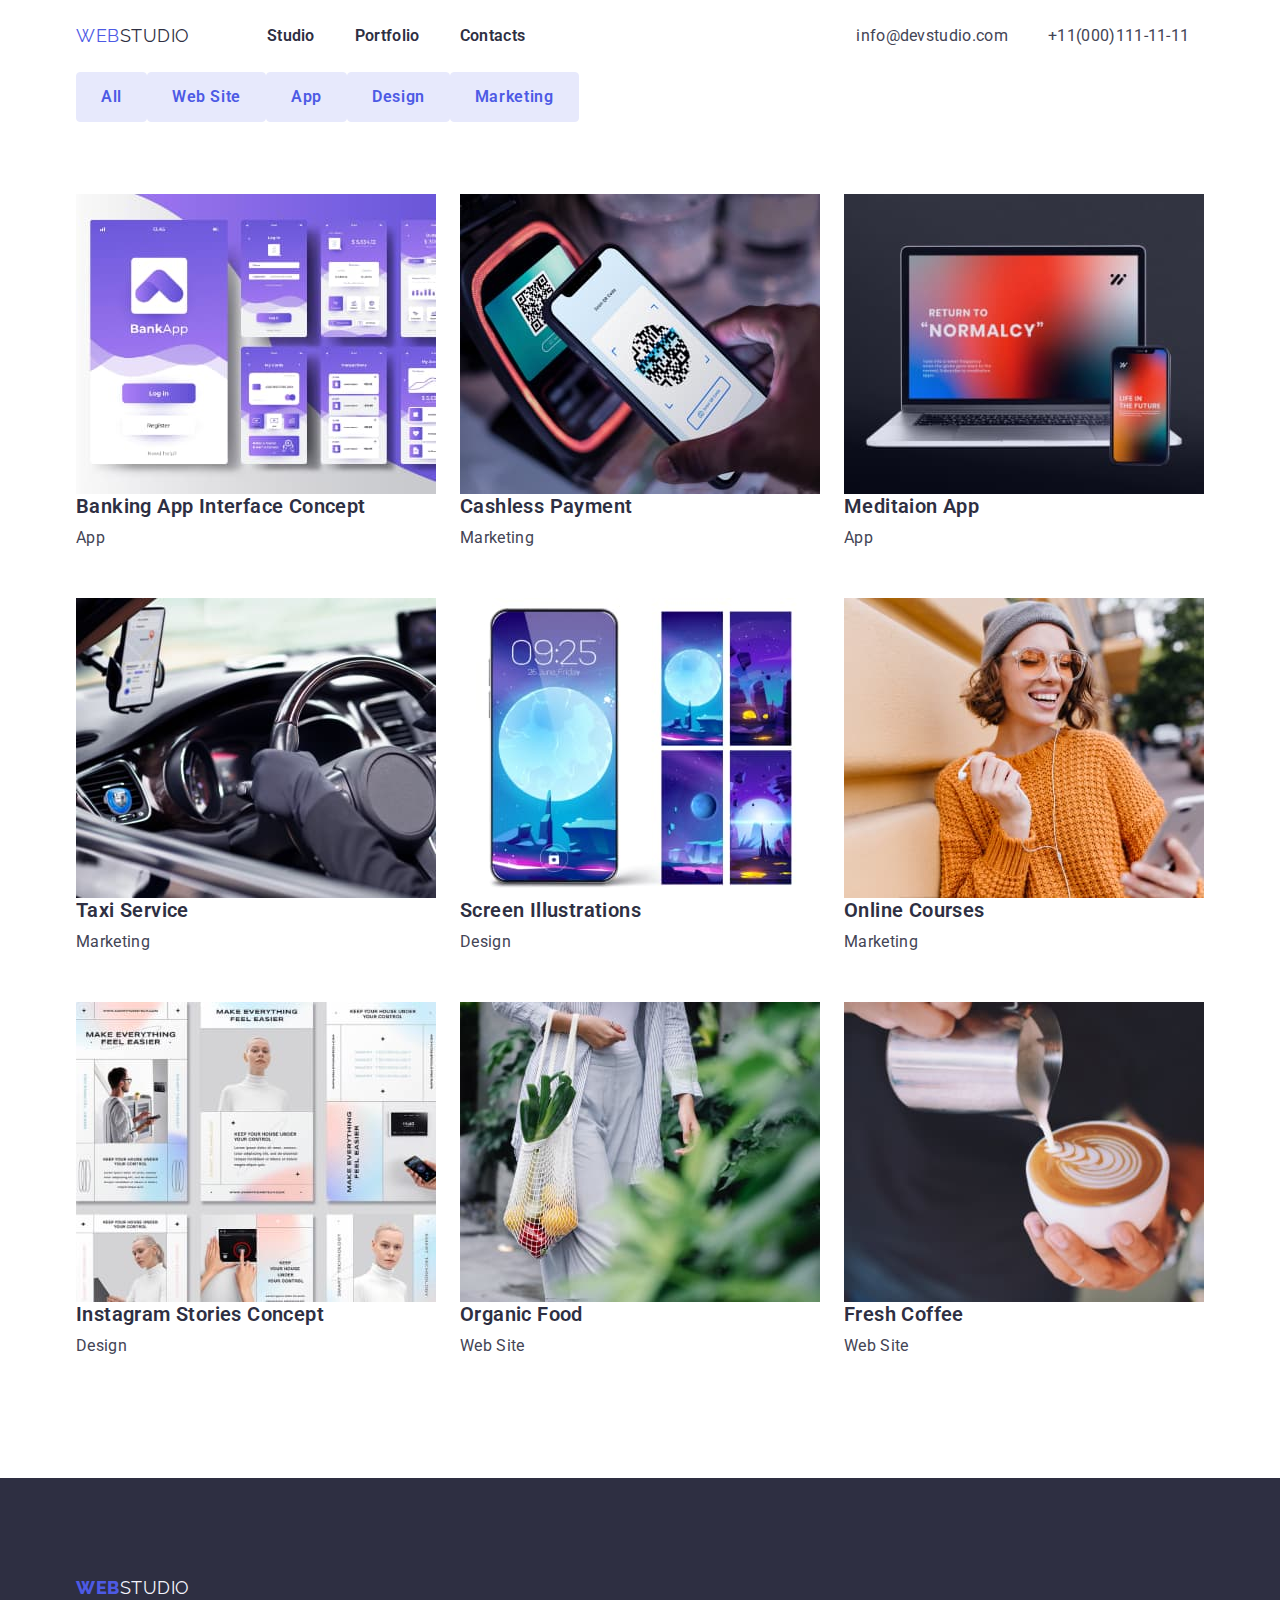
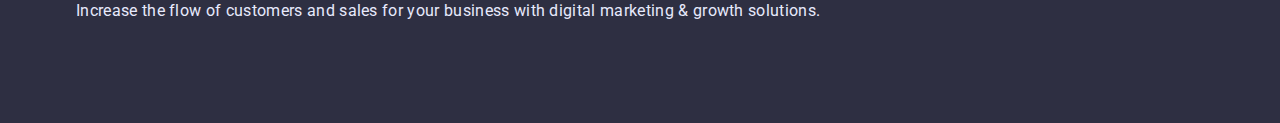
==== portfolio.html @ aca5c6fa "Initial commit" ====
<!DOCTYPE html>
<html lang="en">
<head>
    <meta charset="UTF-8">
    <meta http-equiv="X-UA-Compatible" content="IE=edge">
    <meta name="viewport" content="width=device-width, initial-scale=1.0">
    <title>Portfolio</title>
    <link href="https://fonts.googleapis.com/css2?family=Raleway:wght@700&family=Roboto:wght@400;500;700;900&display=swap" rel="stylesheet">
    <link rel="stylesheet" href="https://cdn.jsdelivr.net/npm/modern-normalize@1.1.0/modern-normalize.min.css">
    <link rel="stylesheet" href="./css/styles.css">
</head>
<body>
    <header class="header-page">
        <div class="container page-header-container">
            <nav class="nav">
                <a href="index.html" class="logo"><span class="logo-web">WEB</span>STUDIO</a>
                <ul class="site-nav list">
                    <li class="navigation"><a href="./index.html" class="link current">Studio</a></li>
                    <li class="navigation"><a href="./portfolio.html" class="link">Portfolio</a></li>
                    <li class="navigation"><a href=""class="link">Contacts</a></li>
                </ul>
            </nav>
            <ul class="contact list">
                <li class="adress"><a href="mailto:info@devstudio.com" class="contacts">info@devstudio.com</a></li>
                <li class="adress"><a href="tel:+11(000)111-11-11" class="contacts">+11(000)111-11-11</a></li>
            </ul>
        </div>
    </header>
    <main>
        <section>
            <div class="container">
                <ul class="site-nav list">
                    <li>
                        <button type="button" class="button prim">All</button>
                    </li>
                    <li>
                        <button type="button" class="button prim">Web Site</button>
                    </li>
                    <li>
                        <button type="button" class="button prim">App</button>
                    </li>
                    <li>
                        <button type="button" class="button prim">Design</button>
                    </li>
                    <li>
                        <button type="button" class="button prim">Marketing</button>
                    </li>
                </ul>
        
                <ul class="cards-img list">
                    <li class="cards">
                        <img src="./images/img (1).jpg" alt="Banking App Interface Concept" width="360"/>
                        <h3 class="title">Banking App Interface Concept</h3>
                        <p class="text">App</p>
                    </li>
                    <li class="cards">
                        <img src="./images/img (2).jpg" alt="Cashless Payment" width="360"/>
                        <h3 class="title">Cashless Payment</h3>
                        <p class="text">Marketing</p>
                    </li>
                    <li class="cards">
                        <img src="./images/img (3).jpg" alt="Meditaion App" width="360"/>
                        <h3 class="title">Meditaion App</h3>
                        <p class="text">App</p>
                    </li>
                    <li class="cards">
                        <img src="./images/img (4).jpg" alt="Taxi Service" width="360"/>
                        <h3 class="title">Taxi Service</h3>
                        <p class="text">Marketing</p>
                    </li>
                    <li class="cards">
                        <img src="./images/img (5).jpg" alt="Screen Illustrations" width="360"/>
                        <h3 class="title">Screen Illustrations</h3>
                        <p class="text">Design</p>
                    </li>
                    <li class="cards">
                        <img src="./images/img (6).jpg" alt="Online Courses" width="360"/>
                        <h3 class="title">Online Courses</h3>
                        <p class="text">Marketing</p>
                    </li>
                    <li class="cards">
                        <img src="./images/img (7).jpg" alt="Instagram Stories Concept" width="360"/>
                        <h3 class="title">Instagram Stories Concept</h3>
                        <p class="text">Design</p>
                    </li>
                    <li class="cards">
                        <img src="./images/img (8).jpg" alt="Organic Food" width="360"/>
                        <h3 class="title">Organic Food</h3>
                        <p class="text">Web Site</p>
                    </li>
                    <li class="cards">
                        <img src="./images/img (9).jpg" alt="Fresh Coffee" width="360"/>
                        <h3 class="title">Fresh Coffee</h3>
                        <p class="text">Web Site</p>
                    </li>
                </ul>
            </div>
        </section>
    </main>
    <!--Footer-->
    <footer class="footer">
        <div class="container">
            <a href="index.html" class="logo-footer"><span class="logo-web-footer">WEB</span>STUDIO</a>
            <p class="footer-text">
                Increase the flow of customers and sales for your business with digital marketing & growth solutions.
            </p>
        </div>
    </footer>
    </div>
</body>
</html>
---- css/styles.css ----
:root {
    --primary-text-color:#434455;
    --navy-blue-color:#2E2F42;
    --accent-color:#4D5AE5;
    --primary-bg-color:#FFFFFF;
    --cloud-color: #F4F4FD;
    --color-button: #404BBF;
    --color-conflower: #E7E9FC;
}
h1,h2,h3,p {
    margin-bottom: 0;
    margin-top: 0;
}
ul {
    margin-bottom: 0;
    margin-top: 0;
    padding-left: 0;
}
img {
    display: block;
}
.botton {
    cursor: pointer;
}
body {
    background-color: var(--primary-bg-color);
    color: var(--primary-text-color);
    font-family: Roboto, sans-serif;
}
.container {
    width: 1158px;
    padding-left: 15px;
    padding-right: 15px;
    margin-left: auto;
    margin-right: auto;
}
.header-page {
    padding-top: 24px;
    padding-bottom: 24px;
}
.page-header-container {
    display: flex;
    align-items: center;
}
.nav {
    display: flex;
    align-items: center;
}
.site-nav {
    display: flex;
    align-items: center;
    margin-right: 331px; 
}
.navigation:not(:last-child) {
    margin-right: 40px;
}
.adress:not(:last-child) {
    margin-right: 40px;
}
.contact {
    display: flex;
    align-items: center;
}
.logo {
    color: var(--navy-blue-color);
    font-family: Raleway, sans-serif;
    font-size: 18px;
    line-height: 1.33;
    letter-spacing: 0.03em;
    text-decoration: none;
    margin-right: 77px;
}
.logo-web {
    color: var(--accent-color);
    font-family: Raleway, sans-serif;
    font-size: 18px;
    line-height: 1.33;
    letter-spacing: 0.03em;
}
.list {
    list-style: none;
}

.site-nav .link {
    color: var(--navy-blue-color);
    text-decoration: none;
    font-weight: 600;
    font-size: 16px;
    line-height: 1.5;
    letter-spacing: 0.02em;
}
.site-nav .link:hover,
.site-nav .link:focus {
    color: var(--primary-text-color);
    font-weight: 600;
    font-size: 16px;
    line-height: 1.5;
    text-decoration: none;
    letter-spacing: 0.02em;
}
.site-nav .link:active {
    color: var(--accent-color);
    font-weight: 600;
    font-size: 16px;
    line-height: 1.5;
    text-decoration: none;
    letter-spacing: 0.02em;

}
.contact .contacts {
    color: var(--primary-text-color);
    text-decoration: none;
    font-weight: 400;
    font-size: 16px;
    line-height: 1.5;
    letter-spacing: 0.02em;
}
.contact .contacts:hover,
.contact .contacts:focus {
    color: var(--primary-text-color);
    text-decoration: none;
    font-weight: 400;
    font-size: 16px;
    line-height: 1.5;
    letter-spacing: 0.02em;
}
.contact .contacts:active {
    color: var(--accent-color);
    text-decoration: none;
    font-weight: 400;
    font-size: 16px;
    line-height: 1.5;
    letter-spacing: 0.02em;
}
.hero {
    background-color: var(--navy-blue-color);
    text-align: center;
    padding-top: 192px;
    padding-bottom: 192px;
    margin-bottom: 120px;
}
.hero-title {
    color: var(--primary-bg-color);
    background-color: var(--navy-blue-color);
    font-weight: 600;
    font-size: 56px;
    line-height: 1.07;
    letter-spacing: 0.02em;
    margin-bottom: 48px;
}
.button.primary {
    background-color: var(--accent-color);
    color: var(--primary-bg-color);
    font-weight: 600;
    font-size: 16px;
    line-height: 1.19;
    align-items: center;
    letter-spacing: 0.04em;
    font-family: inherit;
    border-radius: 4px;
    padding: 16px 32px;
    min-width: 170px;
    display: inline-block;
    
    border: 1px solid transparent;
}
.button.primary:hover,
.button.primary:focus {
    background-color: var(--accent-color);
    color: var(--primary-bg-color);
    font-weight: 600;
    font-size: 16px;
    line-height: 1.19;
    align-items: center;
    letter-spacing: 0.04em;
    font-family: inherit
}
.button.primary:active {
    background: var(--color-button);
    color: var(--primary-bg-color);
    font-weight: 600;
    font-size: 16px;
    line-height: 1.19;
    align-items: center;
    letter-spacing: 0.04em;
    font-family: inherit
}
.section-team {
    background:var(--cloud-color);
    padding-top: 120px;
    padding-bottom: 120px;
}
.title {
    font-weight: 600;
    font-size: 20px;
    line-height: 1.2;
    letter-spacing: 0.02em;
    color: var(--navy-blue-color);
    margin-bottom: 8px;
}

.section-benefits .title {
    color: var(--navy-blue-color);
    font-weight: 600;
    font-size: 20px;
    line-height: 1.2;
    letter-spacing: 0.02em;
}
.section-benefits {
    margin-bottom: 120px;
    display: flex;
    justify-content: space-between;
    flex-wrap: wrap;
}
.section-title {
    color: var(--navy-blue-color);
    font-weight: 600;
    font-size: 36px;
    line-height: 1.11;
    text-align: center;
    letter-spacing: 0.02em;
    text-transform: capitalize;
    padding-bottom: 72px;
}
.img {
    display: flex;
    justify-content: space-between;
}

.feature-list {
    display: flex;
    flex-wrap: wrap;
    column-gap: 24px;
}

.benefits {
    display: flex;
    flex-wrap: wrap;
    column-gap: 24px;
}
.benefits .title {
    align-items: center;
}

.benefits .title,
.feature-list .title {
    color: var(--navy-blue-color);
    font-weight: 600;
    font-size: 20px;
    line-height: 1.2;
    letter-spacing: 0.02em;
}
.feature-list .title {
    text-align: center;
}
.benefits .text,
.feature-list .text {
    color: var(--primary-text-color);
    font-weight: 400;
    font-size: 16px;
    line-height: 1.5;
    letter-spacing: 0.02em;
}
.feature-list .text {
    text-align: center;
}
.cards-img {
    display: flex;
    flex-wrap: wrap;
    padding-bottom: 120px;
    padding-top: 72px;
}
.cards:not(:nth-child(3n)) {
    margin-right: 24px;
}
.cards:not(:nth-last-child(-n + 3)) {
    margin-bottom: 48px;
}
.cards-img .title {
    color: var(--navy-blue-color);
    font-weight: 600;
    font-size: 20px;
    line-height: 1.2;
    letter-spacing: 0.02em;
} 
.cards-img .text {
    color: var(--primary-text-color);
    font-weight: 400;
    font-size: 16px;
    line-height: 1.5;
    letter-spacing: 0.02em;
}
.button.prim {
    background-color: var(--color-conflower);
    color: var(--accent-color);
    font-weight: 600;
    font-size: 16px;
    line-height: 1.5;
    letter-spacing: 0.04em;
    border-radius: 4px;
    padding: 12px 24px;
    min-width: 69px;
    display: inline-block;
    text-align: center;
    border: 1px solid var(--color-conflower);
}
.button.prim:hover,
.button.prim:focus {
    background-color: var(--accent-color);
    color: var(--primary-bg-color);
    font-weight: 600;
    font-size: 16px;
    line-height: 1.5;
    letter-spacing: 0.04em;
    border: 1px solid transparent;
}


.footer {
    background-color: var(--navy-blue-color);
    padding-top: 100px;
    padding-bottom: 100px;
}
.logo-footer {
    color: var(--cloud-color);
    font-family: Raleway, sans-serif;
    font-size: 18px;
    line-height: 1.16;
    text-decoration: none;
    letter-spacing: 0.03em;
}
.logo-web-footer {
    color: var(--accent-color);
    font-family: Raleway, sans-serif;
    font-weight: 800;
    font-size: 18px;
    line-height: 1.16;
    letter-spacing: 0.03em;
}
.footer-text {
    color: var(--color-conflower);
    font-weight: 400;
    font-size: 16px;
    line-height: 1.5;
    letter-spacing: 0.02em;
}
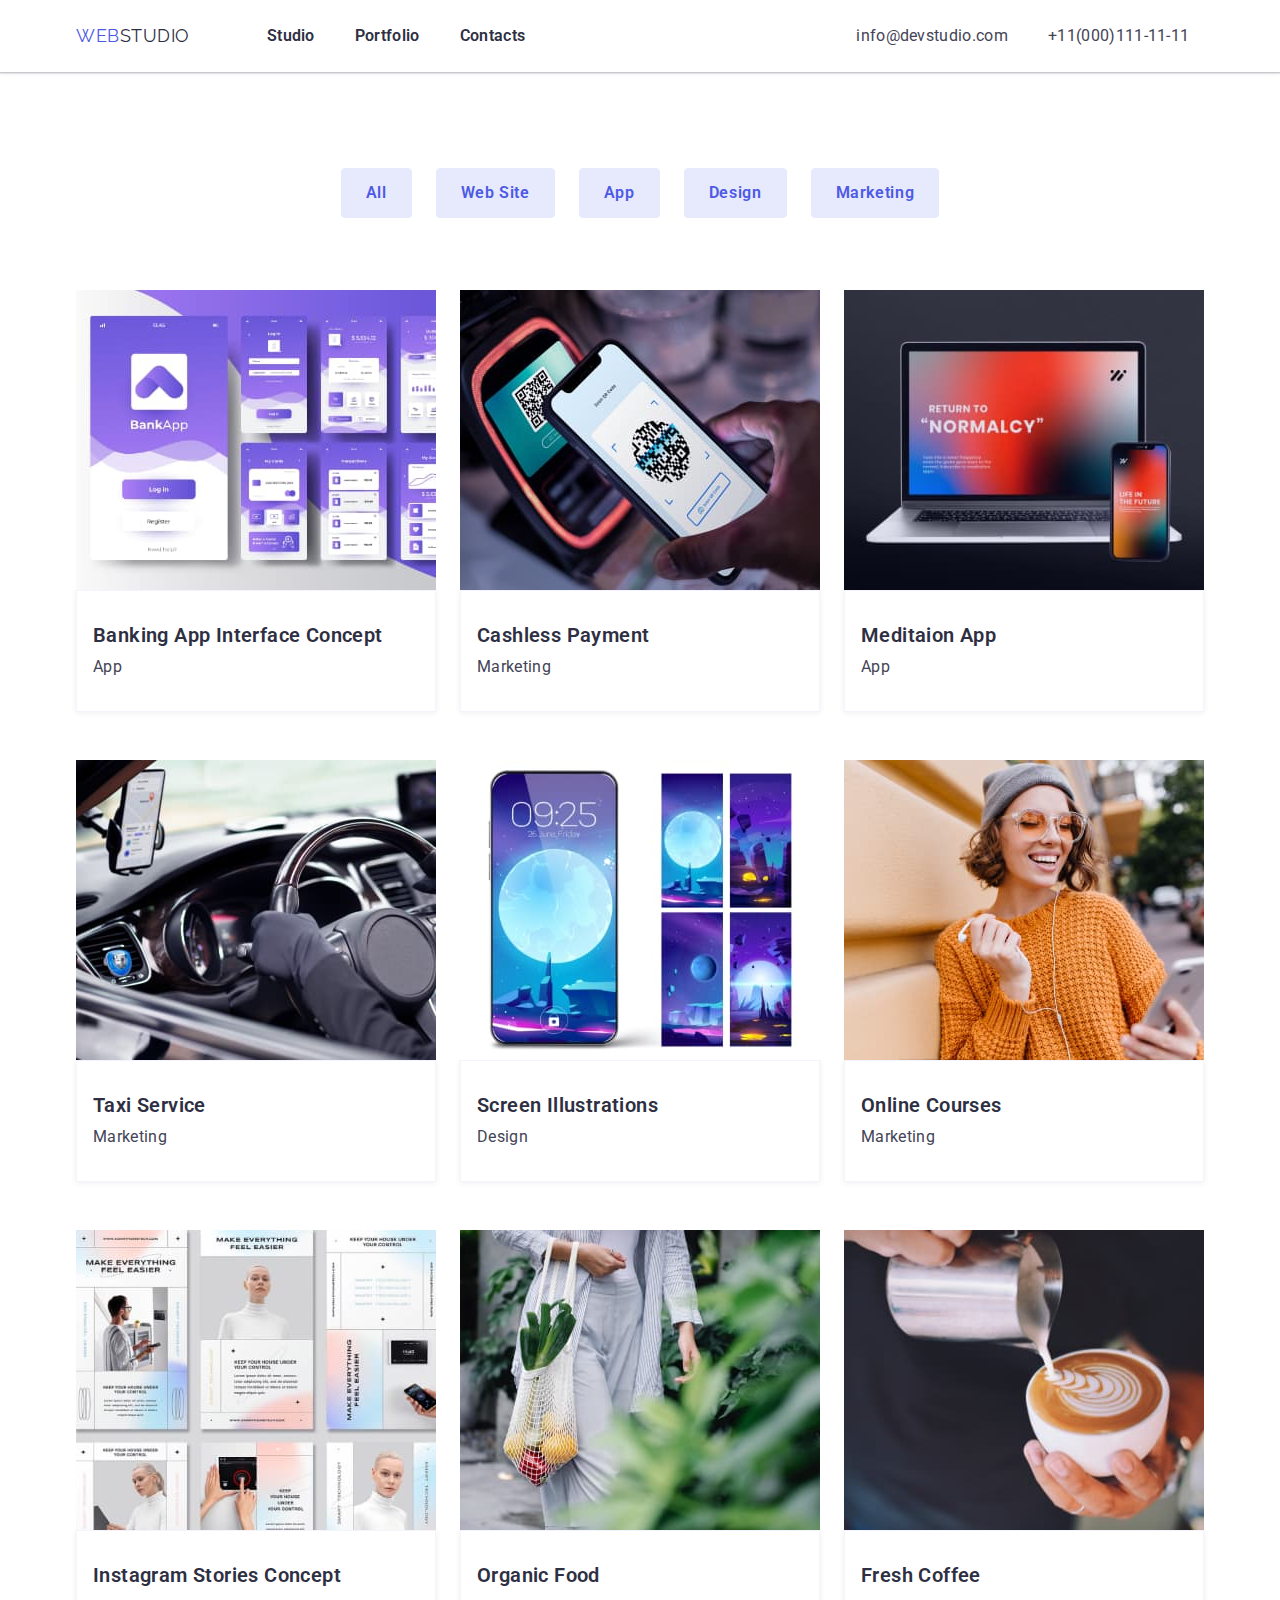
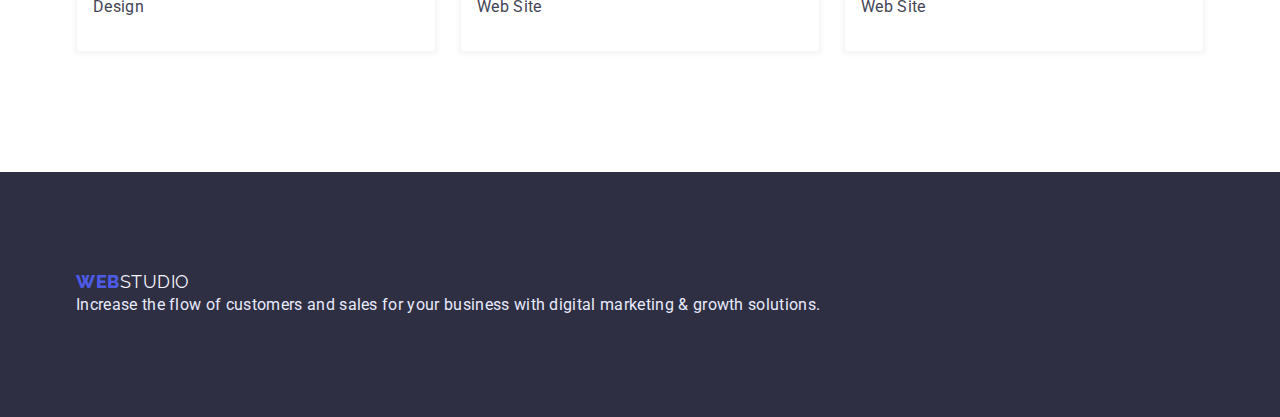
==== commit b91ca782: "portfolio" ====
--- a/portfolio.html
+++ b/portfolio.html
@@ -29,20 +29,20 @@
     <main>
         <section>
             <div class="container">
-                <ul class="site-nav list">
-                    <li>
+                <ul class="button-nav list">
+                    <li class="prim">
                         <button type="button" class="button prim">All</button>
                     </li>
-                    <li>
+                    <li class="prim">
                         <button type="button" class="button prim">Web Site</button>
                     </li>
-                    <li>
+                    <li class="prim">
                         <button type="button" class="button prim">App</button>
                     </li>
-                    <li>
+                    <li class="prim">
                         <button type="button" class="button prim">Design</button>
                     </li>
-                    <li>
+                    <li class="prim">
                         <button type="button" class="button prim">Marketing</button>
                     </li>
                 </ul>
@@ -50,48 +50,66 @@
                 <ul class="cards-img list">
                     <li class="cards">
                         <img src="./images/img (1).jpg" alt="Banking App Interface Concept" width="360"/>
-                        <h3 class="title">Banking App Interface Concept</h3>
-                        <p class="text">App</p>
+                        <div class="cards-portfolio">
+                            <h3 class="title">Banking App Interface Concept</h3>
+                            <p class="text">App</p>
+                        </div>
                     </li>
                     <li class="cards">
                         <img src="./images/img (2).jpg" alt="Cashless Payment" width="360"/>
-                        <h3 class="title">Cashless Payment</h3>
-                        <p class="text">Marketing</p>
+                        <div class="cards-portfolio">
+                            <h3 class="title">Cashless Payment</h3>
+                            <p class="text">Marketing</p>
+                        </div>    
                     </li>
                     <li class="cards">
                         <img src="./images/img (3).jpg" alt="Meditaion App" width="360"/>
-                        <h3 class="title">Meditaion App</h3>
-                        <p class="text">App</p>
+                        <div class="cards-portfolio">
+                            <h3 class="title">Meditaion App</h3>
+                            <p class="text">App</p>
+                        </div>
                     </li>
                     <li class="cards">
                         <img src="./images/img (4).jpg" alt="Taxi Service" width="360"/>
-                        <h3 class="title">Taxi Service</h3>
-                        <p class="text">Marketing</p>
+                        <div class="cards-portfolio">
+                            <h3 class="title">Taxi Service</h3>
+                            <p class="text">Marketing</p>
+                        </div>
                     </li>
                     <li class="cards">
                         <img src="./images/img (5).jpg" alt="Screen Illustrations" width="360"/>
-                        <h3 class="title">Screen Illustrations</h3>
-                        <p class="text">Design</p>
+                        <div class="cards-portfolio">
+                            <h3 class="title">Screen Illustrations</h3>
+                            <p class="text">Design</p>
+                        </div>    
                     </li>
                     <li class="cards">
                         <img src="./images/img (6).jpg" alt="Online Courses" width="360"/>
-                        <h3 class="title">Online Courses</h3>
-                        <p class="text">Marketing</p>
+                        <div class="cards-portfolio">
+                            <h3 class="title">Online Courses</h3>
+                            <p class="text">Marketing</p>
+                        </div>
                     </li>
                     <li class="cards">
                         <img src="./images/img (7).jpg" alt="Instagram Stories Concept" width="360"/>
-                        <h3 class="title">Instagram Stories Concept</h3>
-                        <p class="text">Design</p>
+                        <div class="cards-portfolio">
+                            <h3 class="title">Instagram Stories Concept</h3>
+                            <p class="text">Design</p>
+                        </div>
                     </li>
                     <li class="cards">
                         <img src="./images/img (8).jpg" alt="Organic Food" width="360"/>
-                        <h3 class="title">Organic Food</h3>
-                        <p class="text">Web Site</p>
+                        <div class="cards-portfolio">
+                            <h3 class="title">Organic Food</h3>
+                            <p class="text">Web Site</p>
+                        </div>    
                     </li>
                     <li class="cards">
                         <img src="./images/img (9).jpg" alt="Fresh Coffee" width="360"/>
-                        <h3 class="title">Fresh Coffee</h3>
-                        <p class="text">Web Site</p>
+                        <div class="cards-portfolio">
+                            <h3 class="title">Fresh Coffee</h3>
+                            <p class="text">Web Site</p>
+                        </div>    
                     </li>
                 </ul>
             </div>
--- a/css/styles.css
+++ b/css/styles.css
@@ -37,6 +37,7 @@
 .header-page {
     padding-top: 24px;
     padding-bottom: 24px;
+    box-shadow: 0px 2px 1px rgba(46, 47, 66, 0.08), 0px 1px 1px rgba(46, 47, 66, 0.16), 0px 1px 6px rgba(46, 47, 66, 0.08);
 }
 .page-header-container {
     display: flex;
@@ -222,6 +223,13 @@
     text-transform: capitalize;
     padding-bottom: 72px;
 }
+.card-text-title {
+    padding-top: 32px;
+    padding-bottom: 32px;
+    background:var(--primary-bg-color);
+    box-shadow: 0px 1px 6px rgba(46, 47, 66, 0.08), 0px 1px 1px rgba(46, 47, 66, 0.16), 0px 2px 1px rgba(46, 47, 66, 0.08);
+    border-radius: 0px 0px 4px 4px;
+}
 .img {
     display: flex;
     justify-content: space-between;
@@ -235,8 +243,10 @@
 
 .benefits {
     display: flex;
-    flex-wrap: wrap;
     column-gap: 24px;
+}
+.item {
+    flex-basis: calc((100% - 72px) / 4);
 }
 .benefits .title {
     align-items: center;
@@ -289,6 +299,15 @@
     font-size: 16px;
     line-height: 1.5;
     letter-spacing: 0.02em;
+}
+.button-nav {
+    display: flex;
+    text-align: center;
+    justify-content: center;
+    padding-top: 96px;
+}
+.prim:not(:last-child) {
+    margin-right: 24px;
 }
 .button.prim {
     background-color: var(--color-conflower);
@@ -314,7 +333,14 @@
     letter-spacing: 0.04em;
     border: 1px solid transparent;
 }
-
+.cards-portfolio {
+    padding-top: 32px;
+    padding-bottom: 32px;
+    padding-left: 16px;
+    background:var(--primary-bg-color);
+    border: 0.5px solid #F4F4FD;
+    box-shadow: 0px 1px 6px rgba(46, 47, 66, 0.08);
+}
 
 .footer {
     background-color: var(--navy-blue-color);
@@ -328,6 +354,7 @@
     line-height: 1.16;
     text-decoration: none;
     letter-spacing: 0.03em;
+    margin-bottom: 16px;
 }
 .logo-web-footer {
     color: var(--accent-color);
@@ -336,6 +363,7 @@
     font-size: 18px;
     line-height: 1.16;
     letter-spacing: 0.03em;
+    margin-bottom: 16px;
 }
 .footer-text {
     color: var(--color-conflower);
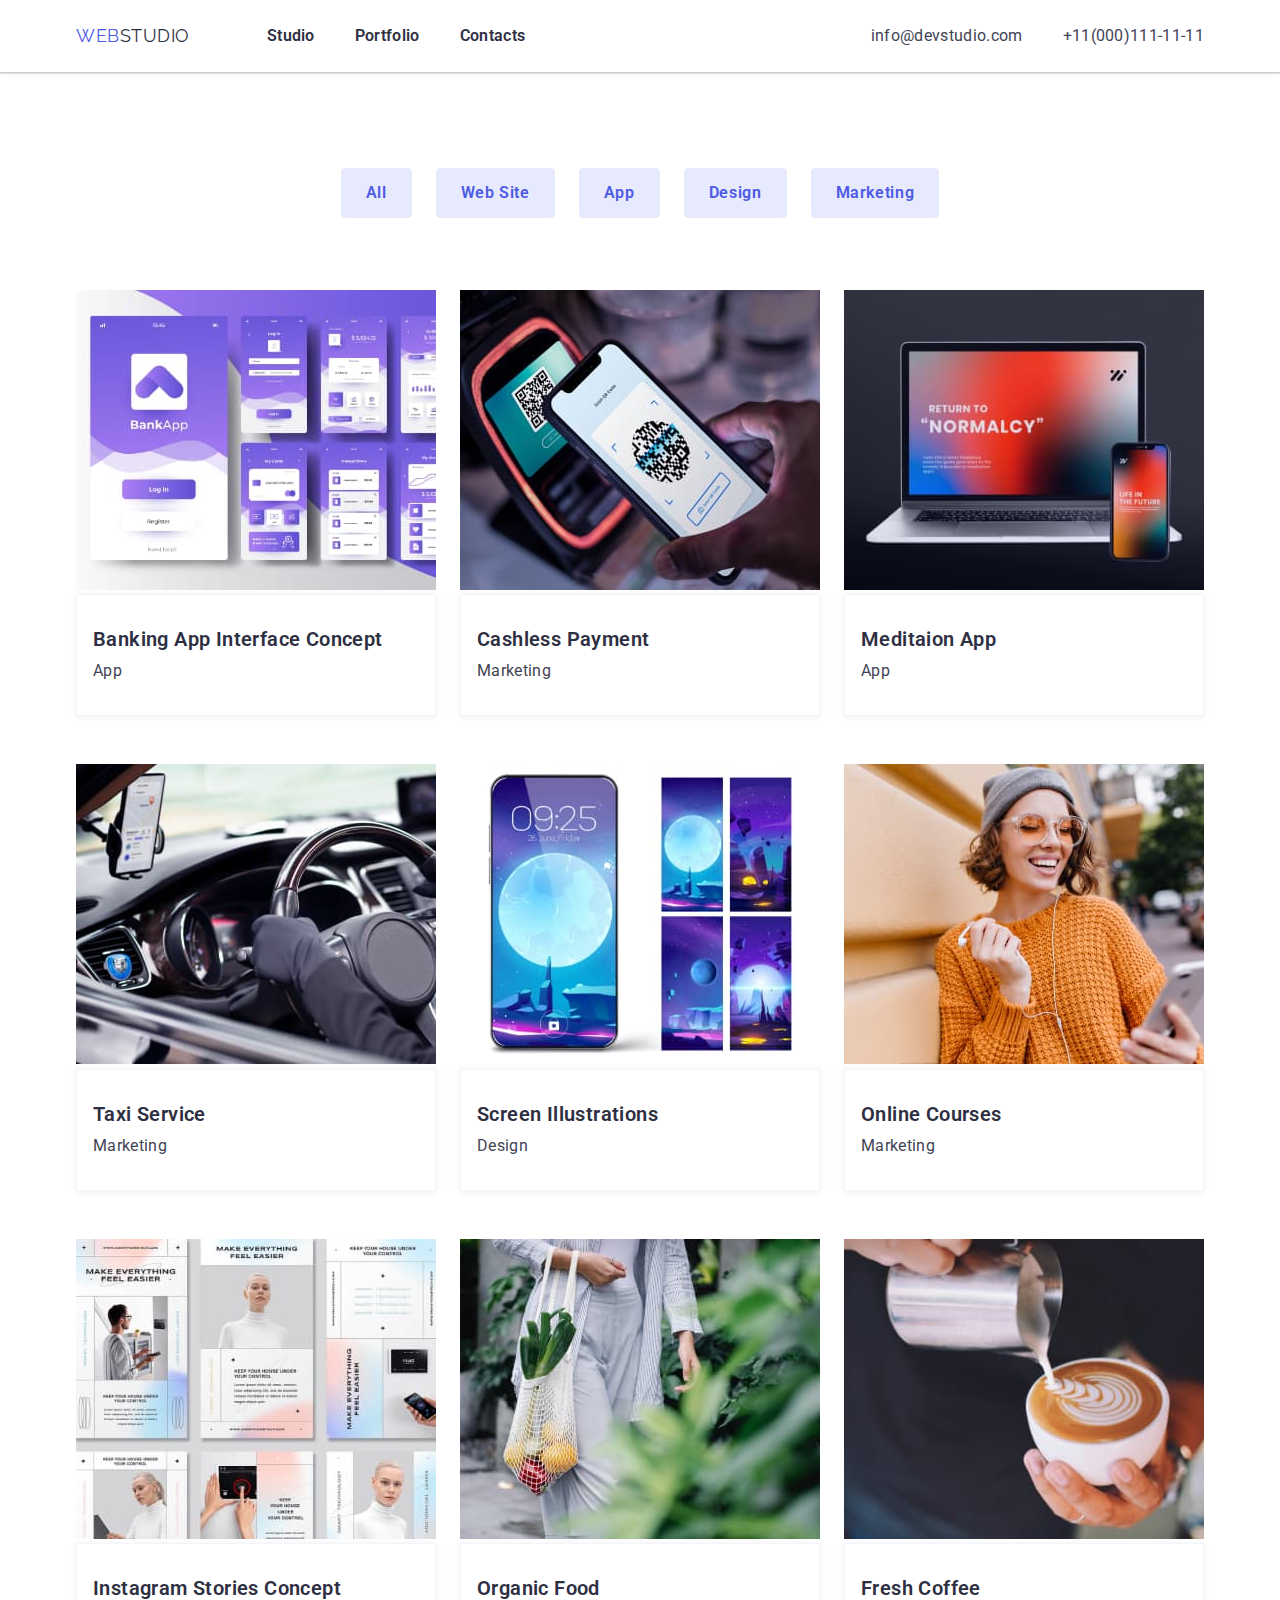
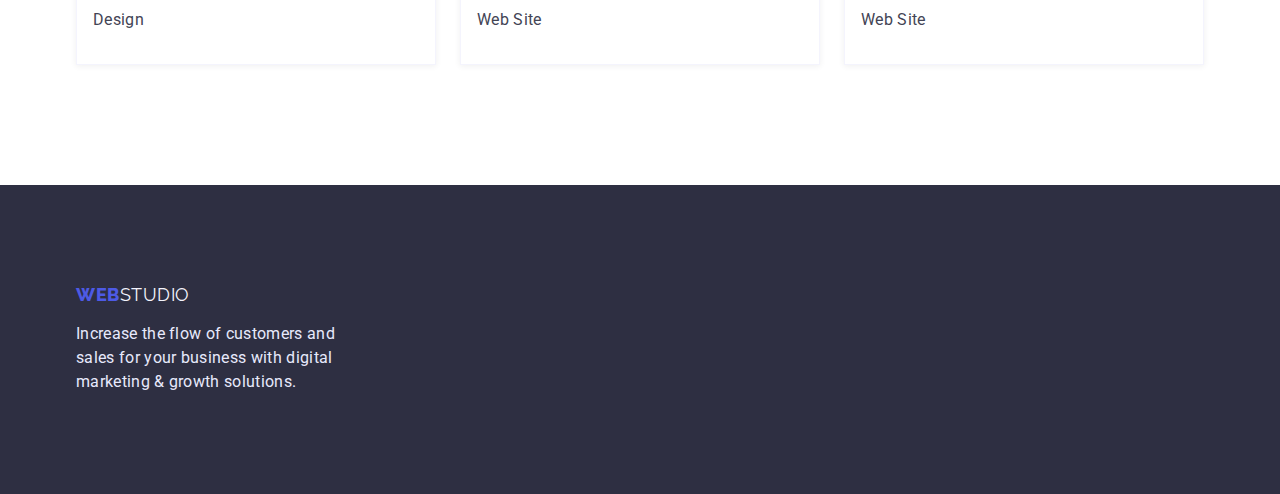
==== commit 072bbb53: "height" ====
--- a/portfolio.html
+++ b/portfolio.html
@@ -49,63 +49,63 @@
         
                 <ul class="cards-img list">
                     <li class="cards">
-                        <img src="./images/img (1).jpg" alt="Banking App Interface Concept" width="360"/>
+                        <img src="./images/img (1).jpg" alt="Banking App Interface Concept" width="360" height="300"/>
                         <div class="cards-portfolio">
                             <h3 class="title">Banking App Interface Concept</h3>
                             <p class="text">App</p>
                         </div>
                     </li>
                     <li class="cards">
-                        <img src="./images/img (2).jpg" alt="Cashless Payment" width="360"/>
+                        <img src="./images/img (2).jpg" alt="Cashless Payment" width="360" height="300"/>
                         <div class="cards-portfolio">
                             <h3 class="title">Cashless Payment</h3>
                             <p class="text">Marketing</p>
                         </div>    
                     </li>
                     <li class="cards">
-                        <img src="./images/img (3).jpg" alt="Meditaion App" width="360"/>
+                        <img src="./images/img (3).jpg" alt="Meditaion App" width="360" height="300"/>
                         <div class="cards-portfolio">
                             <h3 class="title">Meditaion App</h3>
                             <p class="text">App</p>
                         </div>
                     </li>
                     <li class="cards">
-                        <img src="./images/img (4).jpg" alt="Taxi Service" width="360"/>
+                        <img src="./images/img (4).jpg" alt="Taxi Service" width="360" height="300"/>
                         <div class="cards-portfolio">
                             <h3 class="title">Taxi Service</h3>
                             <p class="text">Marketing</p>
                         </div>
                     </li>
                     <li class="cards">
-                        <img src="./images/img (5).jpg" alt="Screen Illustrations" width="360"/>
+                        <img src="./images/img (5).jpg" alt="Screen Illustrations" width="360" height="300"/>
                         <div class="cards-portfolio">
                             <h3 class="title">Screen Illustrations</h3>
                             <p class="text">Design</p>
                         </div>    
                     </li>
                     <li class="cards">
-                        <img src="./images/img (6).jpg" alt="Online Courses" width="360"/>
+                        <img src="./images/img (6).jpg" alt="Online Courses" width="360" height="300"/>
                         <div class="cards-portfolio">
                             <h3 class="title">Online Courses</h3>
                             <p class="text">Marketing</p>
                         </div>
                     </li>
                     <li class="cards">
-                        <img src="./images/img (7).jpg" alt="Instagram Stories Concept" width="360"/>
+                        <img src="./images/img (7).jpg" alt="Instagram Stories Concept" width="360" height="300"/>
                         <div class="cards-portfolio">
                             <h3 class="title">Instagram Stories Concept</h3>
                             <p class="text">Design</p>
                         </div>
                     </li>
                     <li class="cards">
-                        <img src="./images/img (8).jpg" alt="Organic Food" width="360"/>
+                        <img src="./images/img (8).jpg" alt="Organic Food" width="360" height="300"/>
                         <div class="cards-portfolio">
                             <h3 class="title">Organic Food</h3>
                             <p class="text">Web Site</p>
                         </div>    
                     </li>
                     <li class="cards">
-                        <img src="./images/img (9).jpg" alt="Fresh Coffee" width="360"/>
+                        <img src="./images/img (9).jpg" alt="Fresh Coffee" width="360" height="300"/>
                         <div class="cards-portfolio">
                             <h3 class="title">Fresh Coffee</h3>
                             <p class="text">Web Site</p>
--- a/css/styles.css
+++ b/css/styles.css
@@ -16,9 +16,6 @@
     margin-top: 0;
     padding-left: 0;
 }
-img {
-    display: block;
-}
 .botton {
     cursor: pointer;
 }
@@ -42,6 +39,7 @@
 .page-header-container {
     display: flex;
     align-items: center;
+    justify-content: space-between;
 }
 .nav {
     display: flex;
@@ -50,7 +48,6 @@
 .site-nav {
     display: flex;
     align-items: center;
-    margin-right: 331px; 
 }
 .navigation:not(:last-child) {
     margin-right: 40px;
@@ -138,7 +135,6 @@
     text-align: center;
     padding-top: 192px;
     padding-bottom: 192px;
-    margin-bottom: 120px;
 }
 .hero-title {
     color: var(--primary-bg-color);
@@ -199,7 +195,9 @@
     color: var(--navy-blue-color);
     margin-bottom: 8px;
 }
-
+.section-placeholder {
+    padding-bottom: 120px;
+}
 .section-benefits .title {
     color: var(--navy-blue-color);
     font-weight: 600;
@@ -208,7 +206,8 @@
     letter-spacing: 0.02em;
 }
 .section-benefits {
-    margin-bottom: 120px;
+    padding-top: 120px;
+    padding-bottom: 120px;
     display: flex;
     justify-content: space-between;
     flex-wrap: wrap;
@@ -230,9 +229,9 @@
     box-shadow: 0px 1px 6px rgba(46, 47, 66, 0.08), 0px 1px 1px rgba(46, 47, 66, 0.16), 0px 2px 1px rgba(46, 47, 66, 0.08);
     border-radius: 0px 0px 4px 4px;
 }
-.img {
-    display: flex;
-    justify-content: space-between;
+.placeholder {
+    display: flex;
+    justify-content: space-between;  
 }
 
 .feature-list {
@@ -355,6 +354,7 @@
     text-decoration: none;
     letter-spacing: 0.03em;
     margin-bottom: 16px;
+    display: block;
 }
 .logo-web-footer {
     color: var(--accent-color);
@@ -371,5 +371,6 @@
     font-size: 16px;
     line-height: 1.5;
     letter-spacing: 0.02em;
+    width: 264px;
 }
     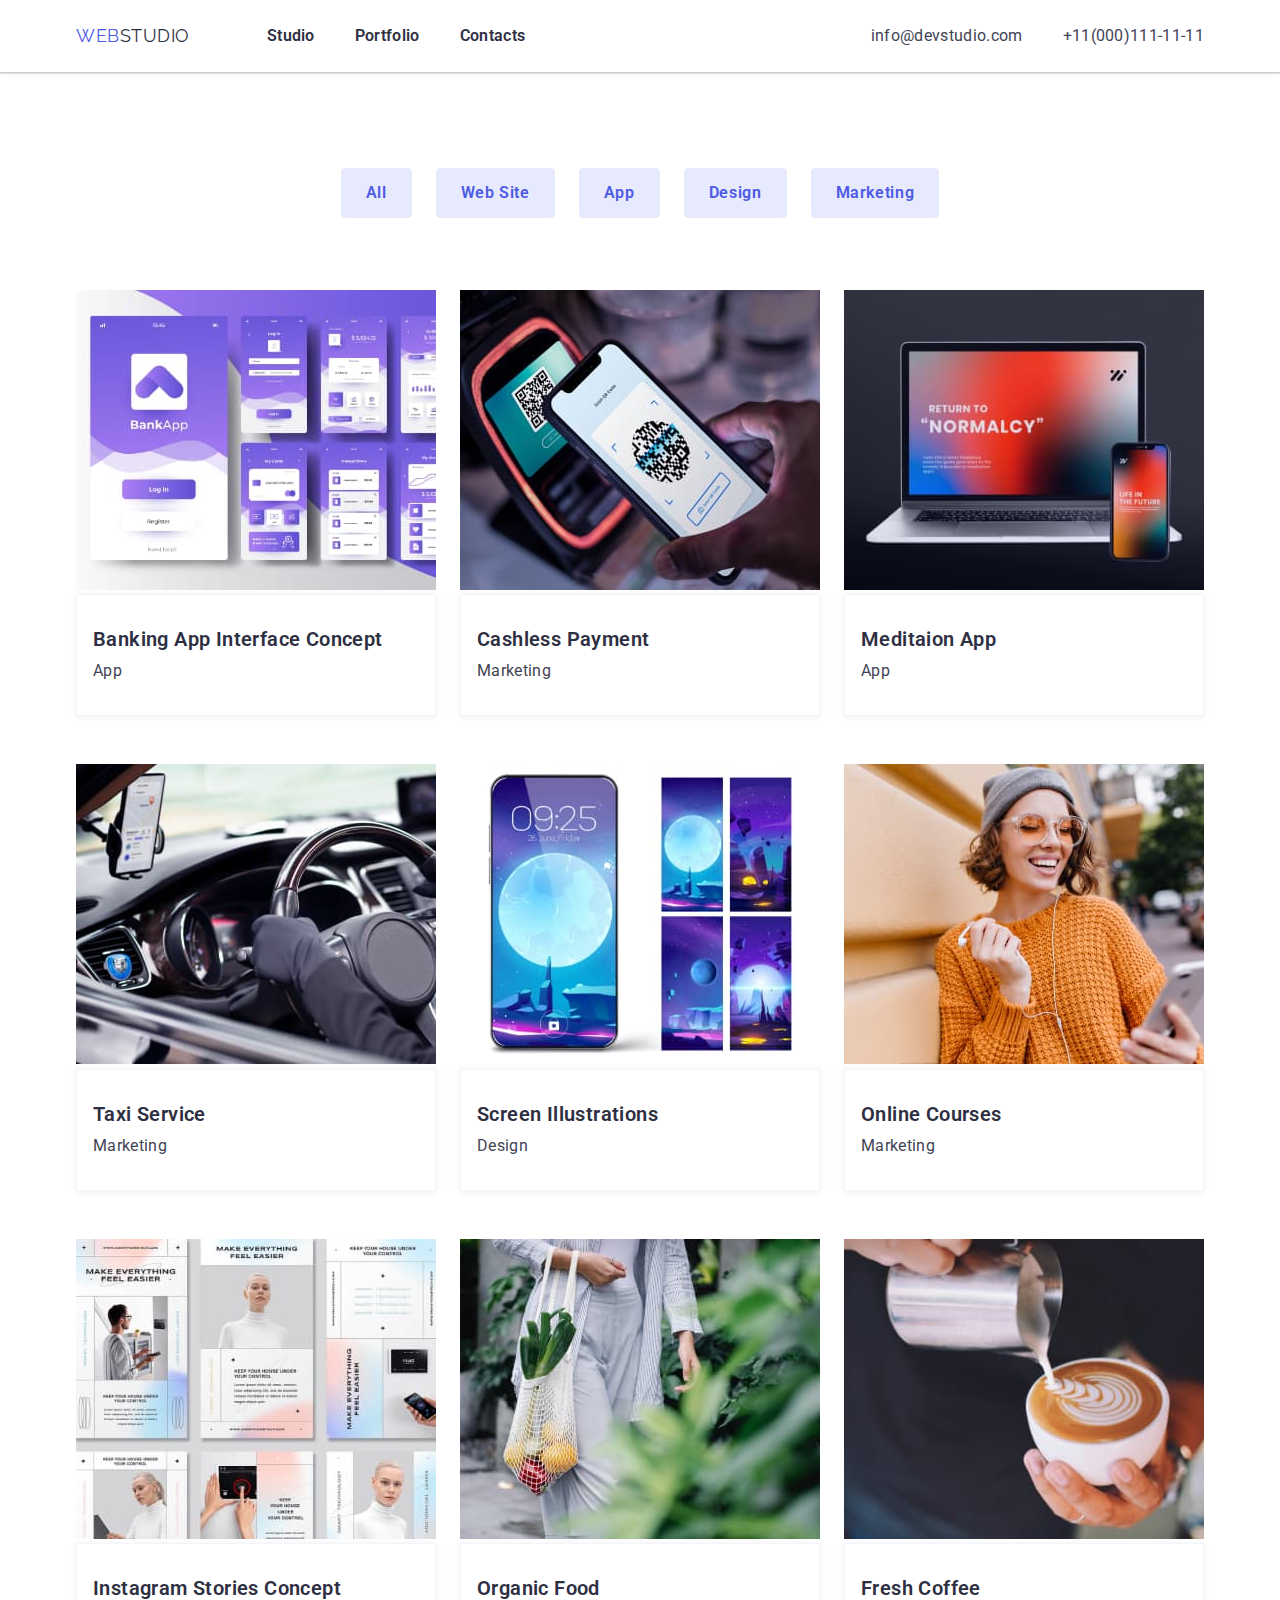
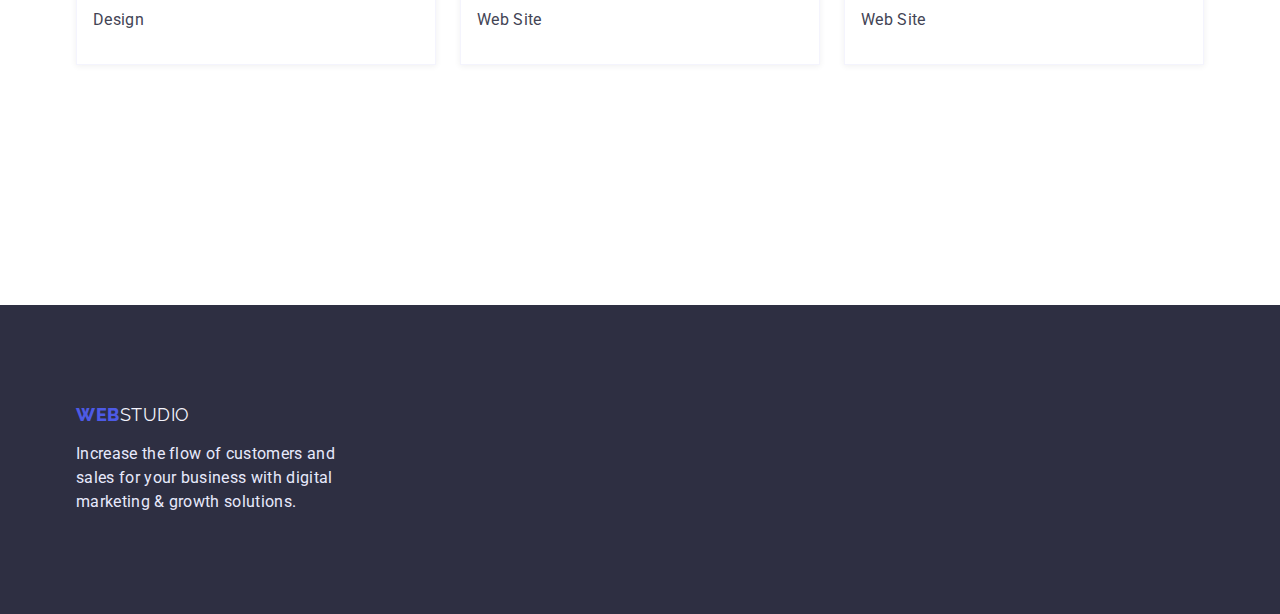
==== commit 575721a8: "padding" ====
--- a/portfolio.html
+++ b/portfolio.html
@@ -27,7 +27,7 @@
         </div>
     </header>
     <main>
-        <section>
+        <section class="section-portfolio">
             <div class="container">
                 <ul class="button-nav list">
                     <li class="prim">
--- a/css/styles.css
+++ b/css/styles.css
@@ -158,7 +158,6 @@
     padding: 16px 32px;
     min-width: 170px;
     display: inline-block;
-    
     border: 1px solid transparent;
 }
 .button.primary:hover,
@@ -299,11 +298,14 @@
     line-height: 1.5;
     letter-spacing: 0.02em;
 }
+.section-portfolio {
+    padding-top: 96px;
+    padding-bottom: 120px;
+}
 .button-nav {
     display: flex;
     text-align: center;
     justify-content: center;
-    padding-top: 96px;
 }
 .prim:not(:last-child) {
     margin-right: 24px;
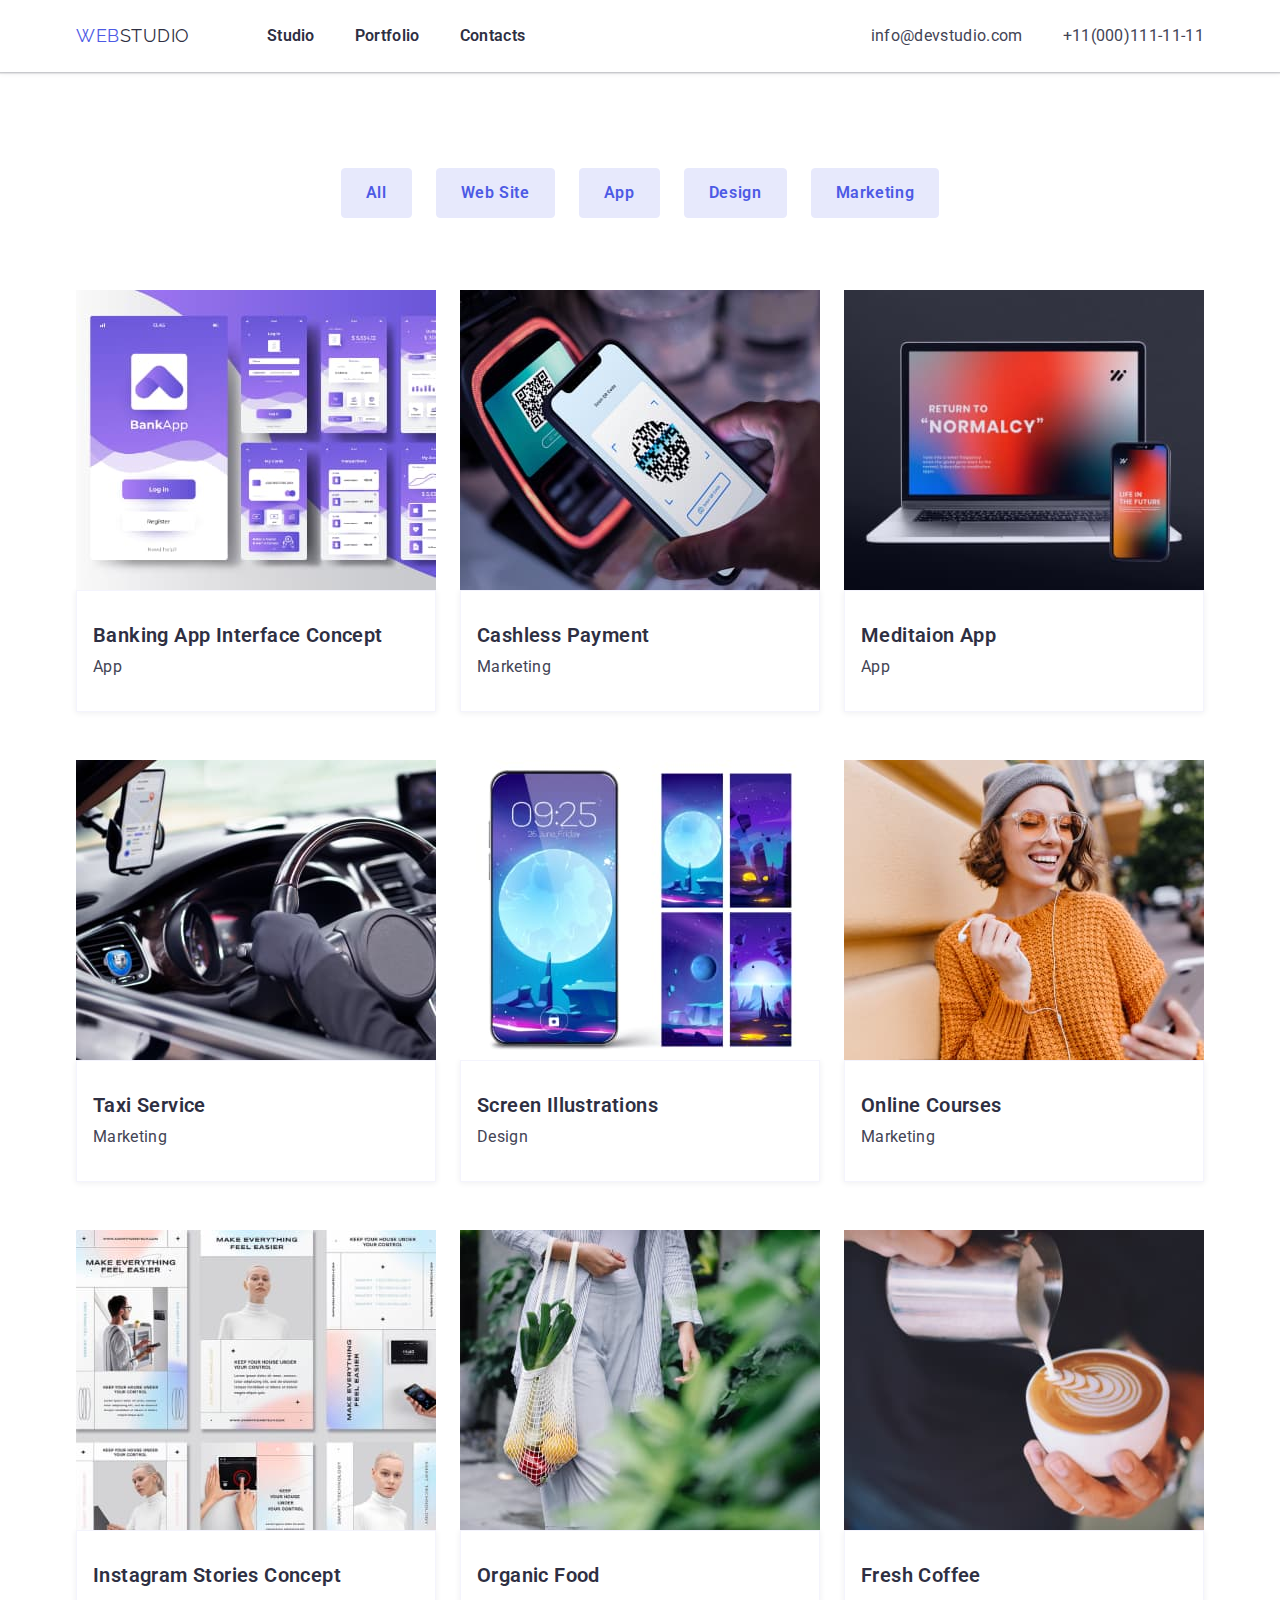
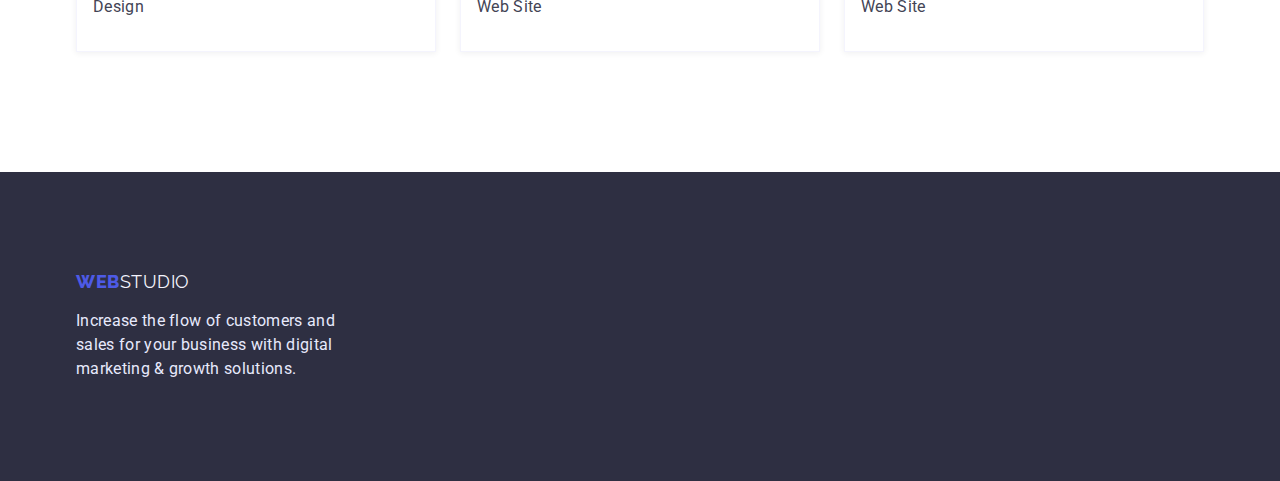
==== commit 82297f24: "display" ====
--- a/portfolio.html
+++ b/portfolio.html
@@ -49,63 +49,63 @@
         
                 <ul class="cards-img list">
                     <li class="cards">
-                        <img src="./images/img (1).jpg" alt="Banking App Interface Concept" width="360" height="300"/>
+                        <img class="potfolio-images" src="./images/img (1).jpg" alt="Banking App Interface Concept" width="360" height="300"/>
                         <div class="cards-portfolio">
                             <h3 class="title">Banking App Interface Concept</h3>
                             <p class="text">App</p>
                         </div>
                     </li>
                     <li class="cards">
-                        <img src="./images/img (2).jpg" alt="Cashless Payment" width="360" height="300"/>
+                        <img class="potfolio-images" src="./images/img (2).jpg" alt="Cashless Payment" width="360" height="300"/>
                         <div class="cards-portfolio">
                             <h3 class="title">Cashless Payment</h3>
                             <p class="text">Marketing</p>
                         </div>    
                     </li>
                     <li class="cards">
-                        <img src="./images/img (3).jpg" alt="Meditaion App" width="360" height="300"/>
+                        <img class="potfolio-images" src="./images/img (3).jpg" alt="Meditaion App" width="360" height="300"/>
                         <div class="cards-portfolio">
                             <h3 class="title">Meditaion App</h3>
                             <p class="text">App</p>
                         </div>
                     </li>
                     <li class="cards">
-                        <img src="./images/img (4).jpg" alt="Taxi Service" width="360" height="300"/>
+                        <img class="potfolio-images" src="./images/img (4).jpg" alt="Taxi Service" width="360" height="300"/>
                         <div class="cards-portfolio">
                             <h3 class="title">Taxi Service</h3>
                             <p class="text">Marketing</p>
                         </div>
                     </li>
                     <li class="cards">
-                        <img src="./images/img (5).jpg" alt="Screen Illustrations" width="360" height="300"/>
+                        <img class="potfolio-images" src="./images/img (5).jpg" alt="Screen Illustrations" width="360" height="300"/>
                         <div class="cards-portfolio">
                             <h3 class="title">Screen Illustrations</h3>
                             <p class="text">Design</p>
                         </div>    
                     </li>
                     <li class="cards">
-                        <img src="./images/img (6).jpg" alt="Online Courses" width="360" height="300"/>
+                        <img class="potfolio-images" src="./images/img (6).jpg" alt="Online Courses" width="360" height="300"/>
                         <div class="cards-portfolio">
                             <h3 class="title">Online Courses</h3>
                             <p class="text">Marketing</p>
                         </div>
                     </li>
                     <li class="cards">
-                        <img src="./images/img (7).jpg" alt="Instagram Stories Concept" width="360" height="300"/>
+                        <img class="potfolio-images" src="./images/img (7).jpg" alt="Instagram Stories Concept" width="360" height="300"/>
                         <div class="cards-portfolio">
                             <h3 class="title">Instagram Stories Concept</h3>
                             <p class="text">Design</p>
                         </div>
                     </li>
                     <li class="cards">
-                        <img src="./images/img (8).jpg" alt="Organic Food" width="360" height="300"/>
+                        <img class="potfolio-images" src="./images/img (8).jpg" alt="Organic Food" width="360" height="300"/>
                         <div class="cards-portfolio">
                             <h3 class="title">Organic Food</h3>
                             <p class="text">Web Site</p>
                         </div>    
                     </li>
                     <li class="cards">
-                        <img src="./images/img (9).jpg" alt="Fresh Coffee" width="360" height="300"/>
+                        <img class="potfolio-images" src="./images/img (9).jpg" alt="Fresh Coffee" width="360" height="300"/>
                         <div class="cards-portfolio">
                             <h3 class="title">Fresh Coffee</h3>
                             <p class="text">Web Site</p>
--- a/css/styles.css
+++ b/css/styles.css
@@ -57,7 +57,7 @@
 }
 .contact {
     display: flex;
-    align-items: center;
+    margin-left: auto;
 }
 .logo {
     color: var(--navy-blue-color);
@@ -275,14 +275,17 @@
 .cards-img {
     display: flex;
     flex-wrap: wrap;
-    padding-bottom: 120px;
-    padding-top: 72px;
-}
-.cards:not(:nth-child(3n)) {
-    margin-right: 24px;
-}
-.cards:not(:nth-last-child(-n + 3)) {
-    margin-bottom: 48px;
+    margin-top: -48px;
+    margin-left: -24px;
+}
+.cards {
+    
+    flex-basis: calc(100%/3 - 48px);
+    margin-top: 48px;
+    margin-left: 24px;
+}
+.potfolio-images {
+    display: block;
 }
 .cards-img .title {
     color: var(--navy-blue-color);
@@ -306,6 +309,7 @@
     display: flex;
     text-align: center;
     justify-content: center;
+    margin-bottom: 72px;
 }
 .prim:not(:last-child) {
     margin-right: 24px;
